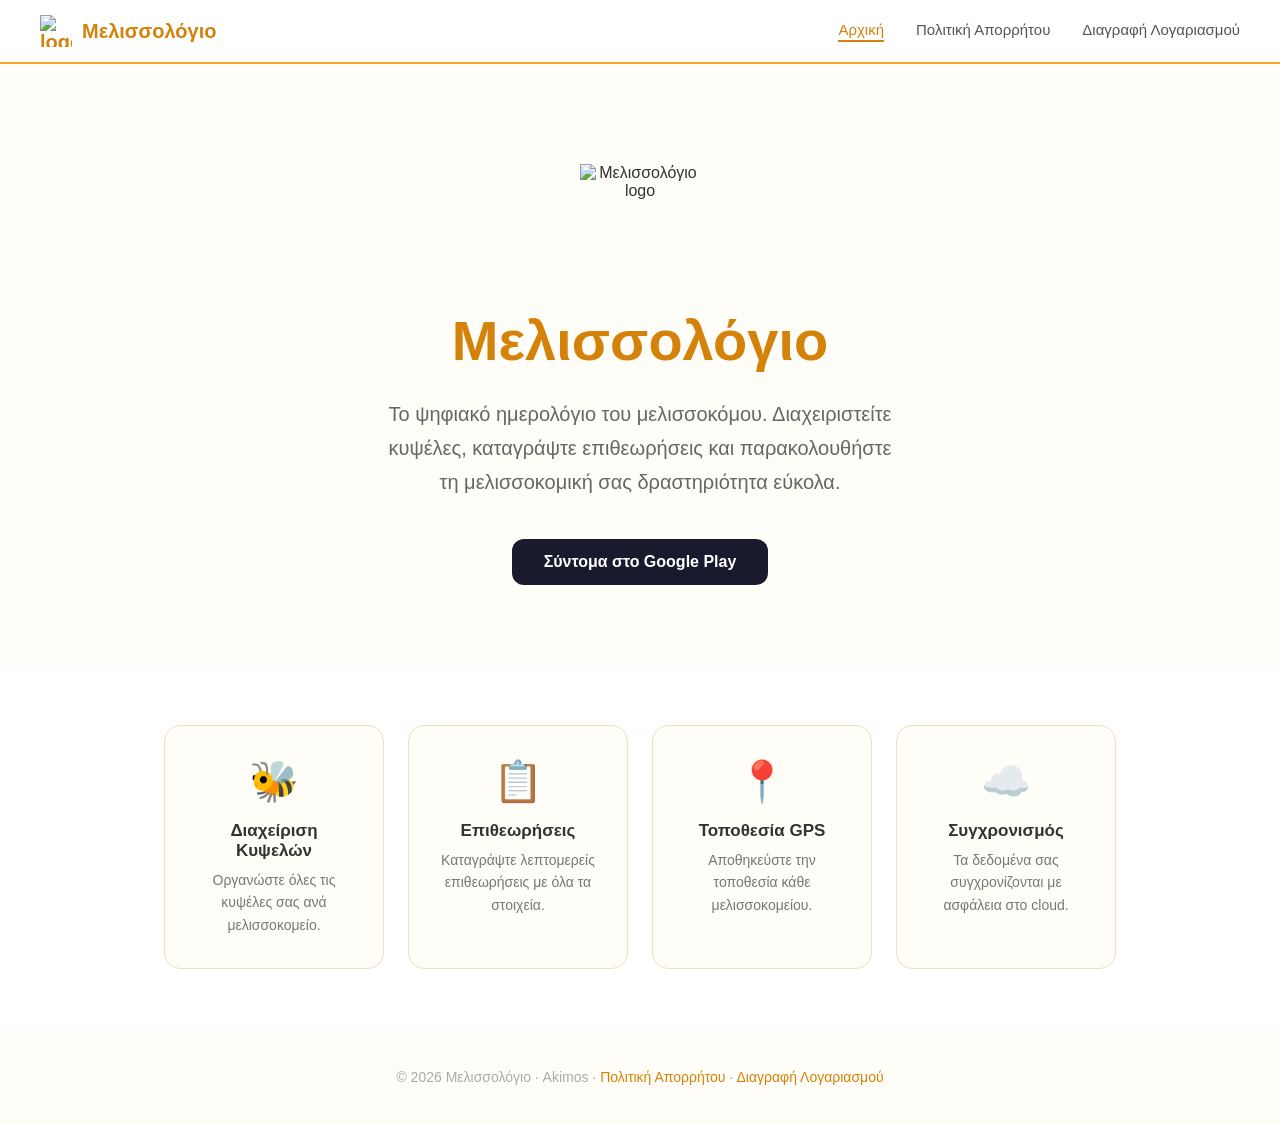
==== index.html @ 0d17d114 "Add landing page and navigation menu" ====
<!DOCTYPE html>
<html lang="el">
<head>
  <meta charset="UTF-8" />
  <meta name="viewport" content="width=device-width, initial-scale=1.0" />
  <title>Μελισσολόγιο</title>
  <style>
    * { margin: 0; padding: 0; box-sizing: border-box; }

    body {
      font-family: -apple-system, BlinkMacSystemFont, "Segoe UI", Roboto, sans-serif;
      color: #333;
      background: #fffdf7;
    }

    /* Nav */
    nav {
      background: #fff;
      border-bottom: 2px solid #f5a623;
      padding: 0 40px;
      display: flex;
      align-items: center;
      justify-content: space-between;
      height: 64px;
      position: sticky;
      top: 0;
      z-index: 100;
    }
    .nav-brand {
      font-size: 20px;
      font-weight: 700;
      color: #d4820a;
      text-decoration: none;
      display: flex;
      align-items: center;
      gap: 10px;
    }
    .nav-brand img { width: 32px; height: 32px; }
    .nav-links { display: flex; gap: 32px; }
    .nav-links a {
      text-decoration: none;
      color: #555;
      font-size: 15px;
      font-weight: 500;
      transition: color 0.2s;
    }
    .nav-links a:hover { color: #d4820a; }
    .nav-links a.active { color: #d4820a; border-bottom: 2px solid #d4820a; padding-bottom: 2px; }

    /* Hero */
    .hero {
      display: flex;
      flex-direction: column;
      align-items: center;
      justify-content: center;
      text-align: center;
      padding: 100px 20px 80px;
      gap: 24px;
    }
    .hero img { width: 120px; height: 120px; }
    .hero h1 { font-size: 56px; font-weight: 800; color: #d4820a; }
    .hero p {
      font-size: 20px;
      color: #666;
      max-width: 520px;
      line-height: 1.7;
    }
    .badge {
      margin-top: 16px;
      background: #1a1a2e;
      color: #fff;
      padding: 14px 32px;
      border-radius: 12px;
      font-size: 16px;
      font-weight: 600;
      text-decoration: none;
      display: inline-block;
    }

    /* Features */
    .features {
      display: flex;
      justify-content: center;
      flex-wrap: wrap;
      gap: 24px;
      padding: 60px 40px;
      background: #fff;
    }
    .feature {
      background: #fffdf7;
      border: 1px solid #f0e0c0;
      border-radius: 16px;
      padding: 32px 28px;
      width: 220px;
      text-align: center;
    }
    .feature .icon { font-size: 40px; margin-bottom: 16px; }
    .feature h3 { font-size: 17px; font-weight: 700; color: #333; margin-bottom: 8px; }
    .feature p { font-size: 14px; color: #777; line-height: 1.6; }

    /* Footer */
    footer {
      text-align: center;
      padding: 40px 20px;
      font-size: 14px;
      color: #aaa;
    }
    footer a { color: #d4820a; text-decoration: none; }
  </style>
</head>
<body>

  <nav>
    <a class="nav-brand" href="index.html">
      <img src="C:\Users\Chris\Downloads\logo.png" alt="logo" />
      Μελισσολόγιο
    </a>
    <div class="nav-links">
      <a href="index.html" class="active">Αρχική</a>
      <a href="privacy-policy.html">Πολιτική Απορρήτου</a>
      <a href="delete-account.html">Διαγραφή Λογαριασμού</a>
    </div>
  </nav>

  <section class="hero">
    <img src="C:\Users\Chris\Downloads\logo.png" alt="Μελισσολόγιο logo" />
    <h1>Μελισσολόγιο</h1>
    <p>Το ψηφιακό ημερολόγιο του μελισσοκόμου. Διαχειριστείτε κυψέλες, καταγράψτε επιθεωρήσεις και παρακολουθήστε τη μελισσοκομική σας δραστηριότητα εύκολα.</p>
    <a class="badge" href="#">Σύντομα στο Google Play</a>
  </section>

  <section class="features">
    <div class="feature">
      <div class="icon">🐝</div>
      <h3>Διαχείριση Κυψελών</h3>
      <p>Οργανώστε όλες τις κυψέλες σας ανά μελισσοκομείο.</p>
    </div>
    <div class="feature">
      <div class="icon">📋</div>
      <h3>Επιθεωρήσεις</h3>
      <p>Καταγράψτε λεπτομερείς επιθεωρήσεις με όλα τα στοιχεία.</p>
    </div>
    <div class="feature">
      <div class="icon">📍</div>
      <h3>Τοποθεσία GPS</h3>
      <p>Αποθηκεύστε την τοποθεσία κάθε μελισσοκομείου.</p>
    </div>
    <div class="feature">
      <div class="icon">☁️</div>
      <h3>Συγχρονισμός</h3>
      <p>Τα δεδομένα σας συγχρονίζονται με ασφάλεια στο cloud.</p>
    </div>
  </section>

  <footer>
    <p>© 2026 Μελισσολόγιο · Akimos ·
      <a href="privacy-policy.html">Πολιτική Απορρήτου</a> ·
      <a href="delete-account.html">Διαγραφή Λογαριασμού</a>
    </p>
  </footer>

</body>
</html>
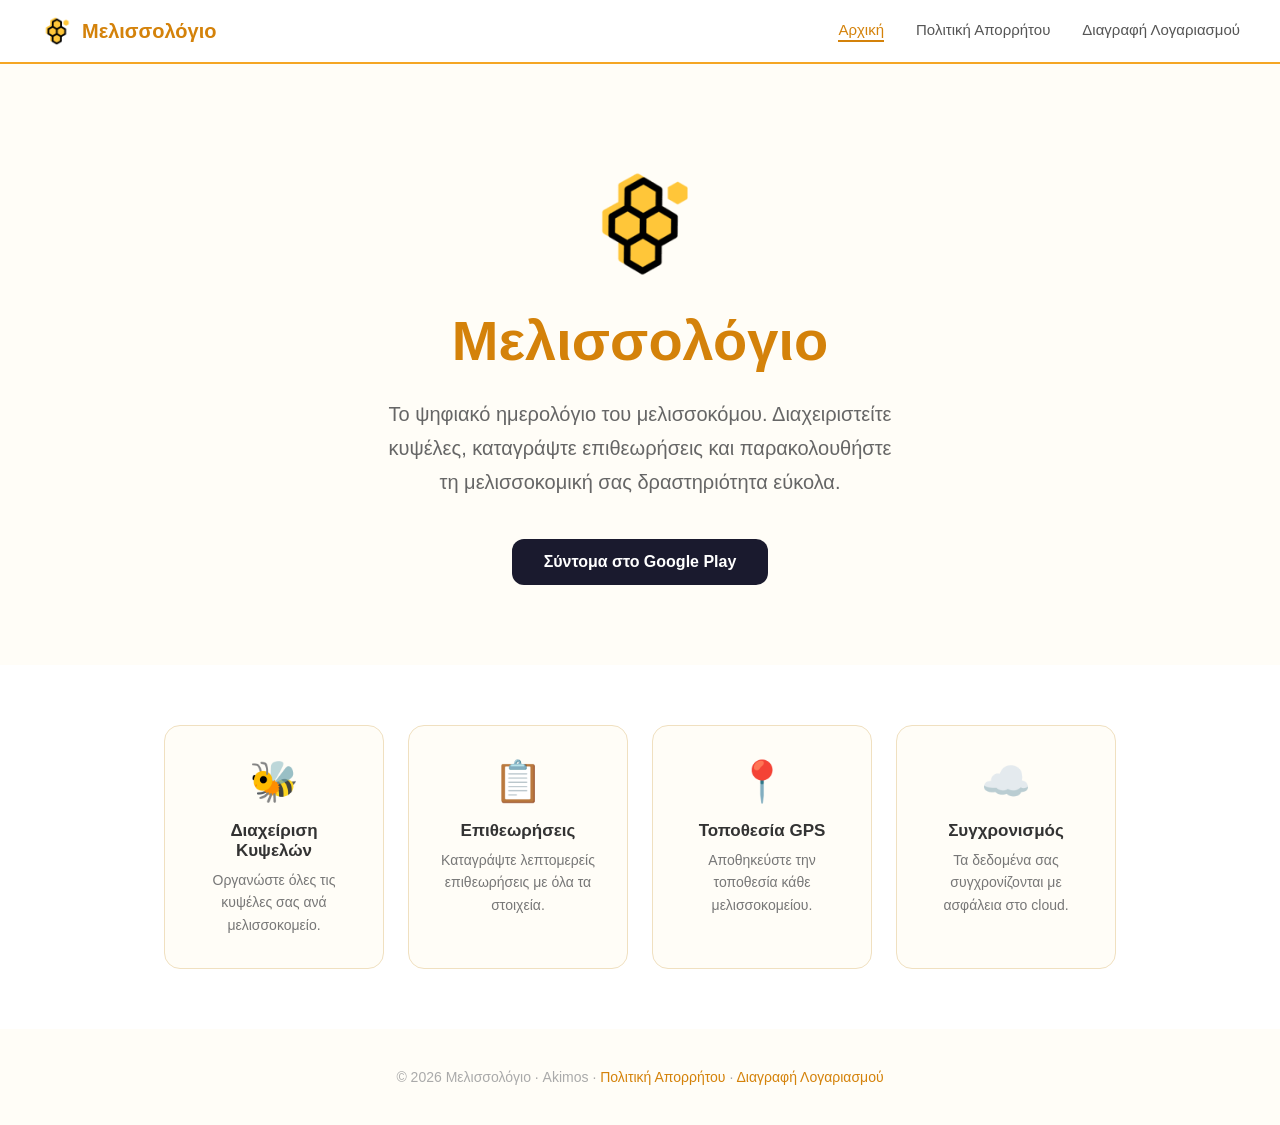
==== commit 31182688: "Fix logo path and navigation menu" ====
--- a/index.html
+++ b/index.html
@@ -112,7 +112,7 @@
 
   <nav>
     <a class="nav-brand" href="index.html">
-      <img src="C:\Users\Chris\Downloads\logo.png" alt="logo" />
+      <img src="logo.png" alt="logo" />
       Μελισσολόγιο
     </a>
     <div class="nav-links">
@@ -123,7 +123,7 @@
   </nav>
 
   <section class="hero">
-    <img src="C:\Users\Chris\Downloads\logo.png" alt="Μελισσολόγιο logo" />
+    <img src="logo.png" alt="Μελισσολόγιο logo" />
     <h1>Μελισσολόγιο</h1>
     <p>Το ψηφιακό ημερολόγιο του μελισσοκόμου. Διαχειριστείτε κυψέλες, καταγράψτε επιθεωρήσεις και παρακολουθήστε τη μελισσοκομική σας δραστηριότητα εύκολα.</p>
     <a class="badge" href="#">Σύντομα στο Google Play</a>
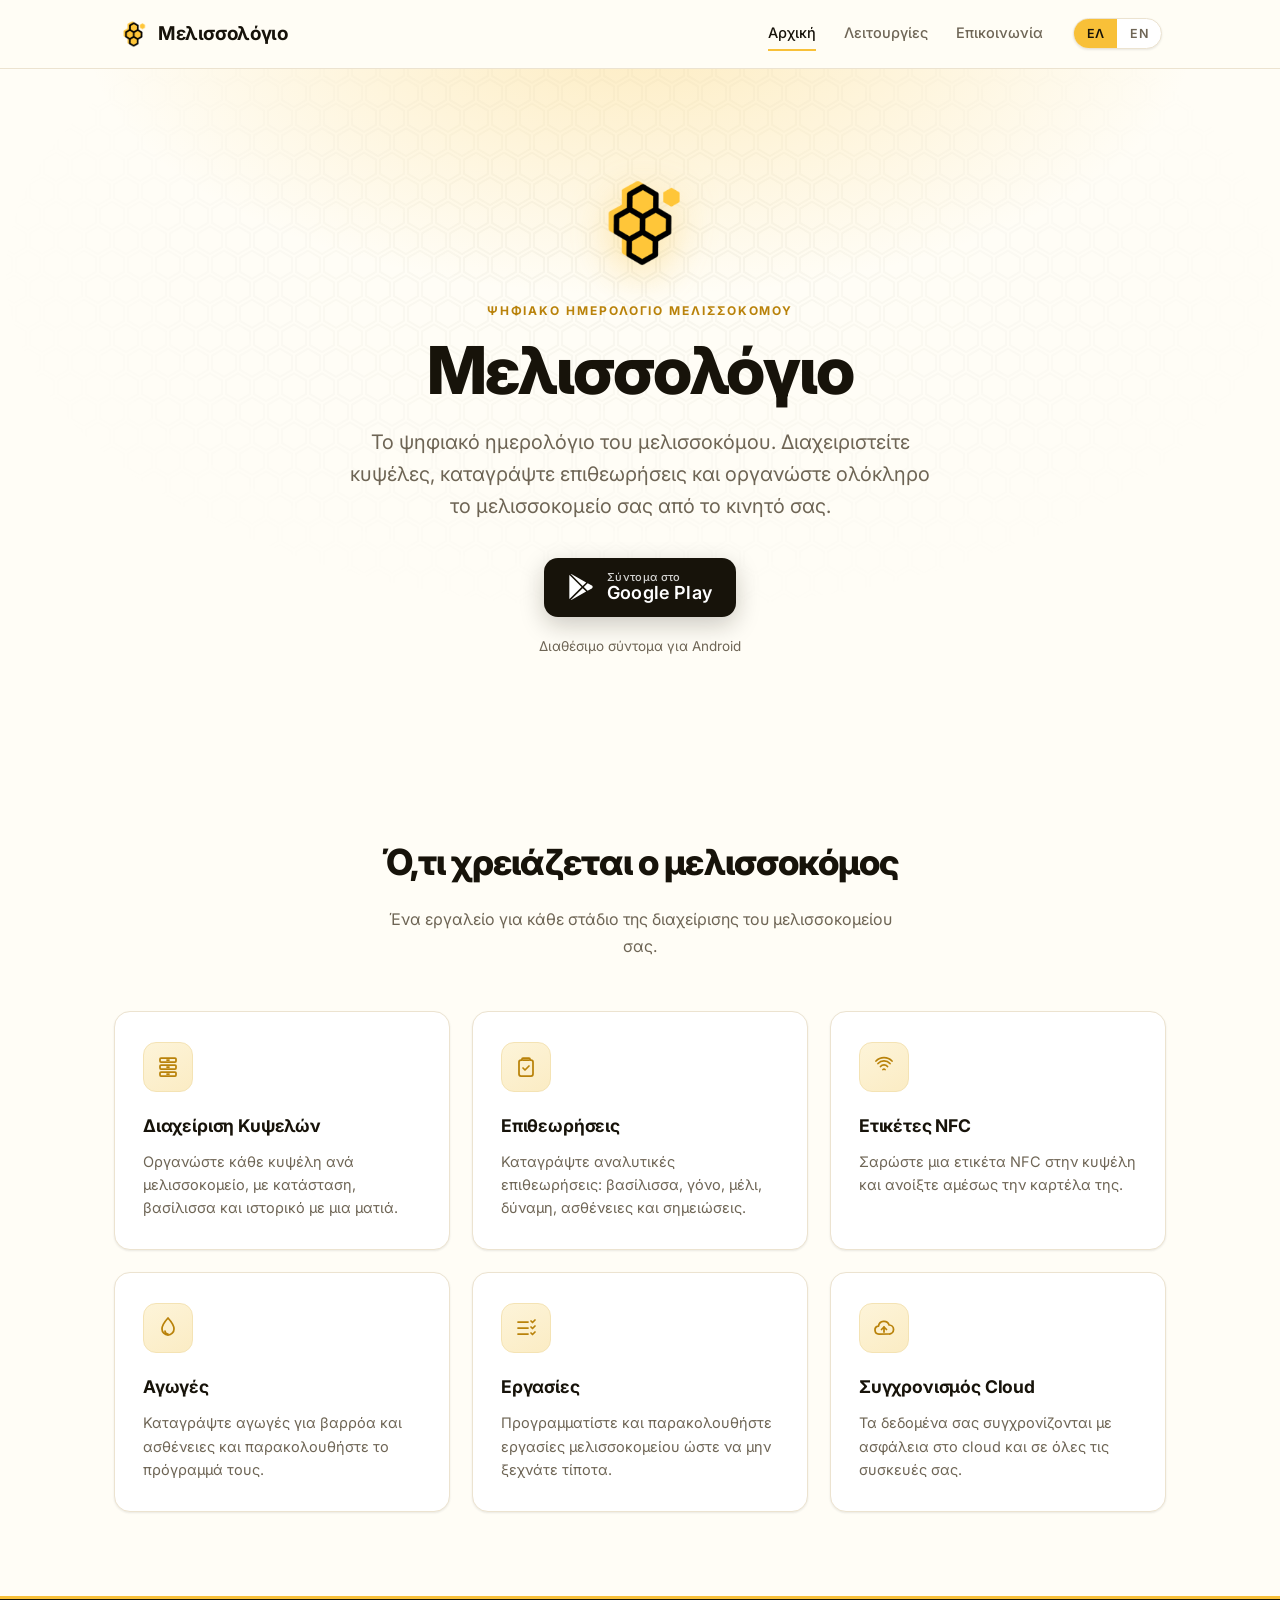
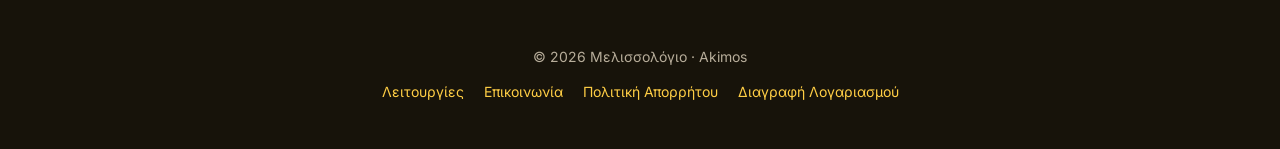
==== commit f5b5c9c3: "docs: add bilingual site with i18n, professional design, and contact form - Palette sourced from log" ====
--- a/index.html
+++ b/index.html
@@ -3,161 +3,123 @@
 <head>
   <meta charset="UTF-8" />
   <meta name="viewport" content="width=device-width, initial-scale=1.0" />
-  <title>Μελισσολόγιο</title>
-  <style>
-    * { margin: 0; padding: 0; box-sizing: border-box; }
-
-    body {
-      font-family: -apple-system, BlinkMacSystemFont, "Segoe UI", Roboto, sans-serif;
-      color: #333;
-      background: #fffdf7;
-    }
-
-    /* Nav */
-    nav {
-      background: #fff;
-      border-bottom: 2px solid #f5a623;
-      padding: 0 40px;
-      display: flex;
-      align-items: center;
-      justify-content: space-between;
-      height: 64px;
-      position: sticky;
-      top: 0;
-      z-index: 100;
-    }
-    .nav-brand {
-      font-size: 20px;
-      font-weight: 700;
-      color: #d4820a;
-      text-decoration: none;
-      display: flex;
-      align-items: center;
-      gap: 10px;
-    }
-    .nav-brand img { width: 32px; height: 32px; }
-    .nav-links { display: flex; gap: 32px; }
-    .nav-links a {
-      text-decoration: none;
-      color: #555;
-      font-size: 15px;
-      font-weight: 500;
-      transition: color 0.2s;
-    }
-    .nav-links a:hover { color: #d4820a; }
-    .nav-links a.active { color: #d4820a; border-bottom: 2px solid #d4820a; padding-bottom: 2px; }
-
-    /* Hero */
-    .hero {
-      display: flex;
-      flex-direction: column;
-      align-items: center;
-      justify-content: center;
-      text-align: center;
-      padding: 100px 20px 80px;
-      gap: 24px;
-    }
-    .hero img { width: 120px; height: 120px; }
-    .hero h1 { font-size: 56px; font-weight: 800; color: #d4820a; }
-    .hero p {
-      font-size: 20px;
-      color: #666;
-      max-width: 520px;
-      line-height: 1.7;
-    }
-    .badge {
-      margin-top: 16px;
-      background: #1a1a2e;
-      color: #fff;
-      padding: 14px 32px;
-      border-radius: 12px;
-      font-size: 16px;
-      font-weight: 600;
-      text-decoration: none;
-      display: inline-block;
-    }
-
-    /* Features */
-    .features {
-      display: flex;
-      justify-content: center;
-      flex-wrap: wrap;
-      gap: 24px;
-      padding: 60px 40px;
-      background: #fff;
-    }
-    .feature {
-      background: #fffdf7;
-      border: 1px solid #f0e0c0;
-      border-radius: 16px;
-      padding: 32px 28px;
-      width: 220px;
-      text-align: center;
-    }
-    .feature .icon { font-size: 40px; margin-bottom: 16px; }
-    .feature h3 { font-size: 17px; font-weight: 700; color: #333; margin-bottom: 8px; }
-    .feature p { font-size: 14px; color: #777; line-height: 1.6; }
-
-    /* Footer */
-    footer {
-      text-align: center;
-      padding: 40px 20px;
-      font-size: 14px;
-      color: #aaa;
-    }
-    footer a { color: #d4820a; text-decoration: none; }
-  </style>
+  <title data-i18n="home.title">Μελισσολόγιο — Ψηφιακό ημερολόγιο μελισσοκόμου</title>
+  <meta name="description" content="Μελισσολόγιο — το ψηφιακό ημερολόγιο του μελισσοκόμου. Διαχείριση κυψελών, επιθεωρήσεις, ετικέτες NFC και συγχρονισμός cloud." />
+  <link rel="icon" href="logo.png" />
+  <link rel="preconnect" href="https://fonts.googleapis.com" />
+  <link rel="preconnect" href="https://fonts.gstatic.com" crossorigin />
+  <link href="https://fonts.googleapis.com/css2?family=Inter:wght@400;500;600;700;800&display=swap" rel="stylesheet" />
+  <link rel="stylesheet" href="styles.css" />
 </head>
 <body>
 
-  <nav>
-    <a class="nav-brand" href="index.html">
-      <img src="logo.png" alt="logo" />
-      Μελισσολόγιο
-    </a>
-    <div class="nav-links">
-      <a href="index.html" class="active">Αρχική</a>
-      <a href="privacy-policy.html">Πολιτική Απορρήτου</a>
-      <a href="delete-account.html">Διαγραφή Λογαριασμού</a>
+  <header class="nav">
+    <div class="nav-inner">
+      <a class="nav-brand" href="index.html">
+        <img src="logo.png" alt="Μελισσολόγιο" />
+        <span data-i18n="nav.brand">Μελισσολόγιο</span>
+      </a>
+      <div class="nav-right">
+        <nav class="nav-links">
+          <a href="index.html" class="active" data-i18n="nav.home">Αρχική</a>
+          <a href="features.html" data-i18n="nav.features">Λειτουργίες</a>
+          <a href="contact.html" data-i18n="nav.contact">Επικοινωνία</a>
+        </nav>
+        <div class="lang-switch" role="group" aria-label="Language">
+          <button class="lang-btn" type="button" data-set-lang="el">ΕΛ</button>
+          <button class="lang-btn" type="button" data-set-lang="en">EN</button>
+        </div>
+        <button class="nav-toggle" type="button" aria-label="Μενού" aria-expanded="false">
+          <span></span><span></span><span></span>
+        </button>
+      </div>
     </div>
-  </nav>
+  </header>
 
   <section class="hero">
-    <img src="logo.png" alt="Μελισσολόγιο logo" />
-    <h1>Μελισσολόγιο</h1>
-    <p>Το ψηφιακό ημερολόγιο του μελισσοκόμου. Διαχειριστείτε κυψέλες, καταγράψτε επιθεωρήσεις και παρακολουθήστε τη μελισσοκομική σας δραστηριότητα εύκολα.</p>
-    <a class="badge" href="#">Σύντομα στο Google Play</a>
-  </section>
-
-  <section class="features">
-    <div class="feature">
-      <div class="icon">🐝</div>
-      <h3>Διαχείριση Κυψελών</h3>
-      <p>Οργανώστε όλες τις κυψέλες σας ανά μελισσοκομείο.</p>
-    </div>
-    <div class="feature">
-      <div class="icon">📋</div>
-      <h3>Επιθεωρήσεις</h3>
-      <p>Καταγράψτε λεπτομερείς επιθεωρήσεις με όλα τα στοιχεία.</p>
-    </div>
-    <div class="feature">
-      <div class="icon">📍</div>
-      <h3>Τοποθεσία GPS</h3>
-      <p>Αποθηκεύστε την τοποθεσία κάθε μελισσοκομείου.</p>
-    </div>
-    <div class="feature">
-      <div class="icon">☁️</div>
-      <h3>Συγχρονισμός</h3>
-      <p>Τα δεδομένα σας συγχρονίζονται με ασφάλεια στο cloud.</p>
+    <div class="hero-inner">
+      <img class="hero-logo" src="logo.png" alt="Μελισσολόγιο logo" />
+      <p class="eyebrow" data-i18n="hero.eyebrow">Ψηφιακό ημερολόγιο μελισσοκόμου</p>
+      <h1 data-i18n="hero.h1">Μελισσολόγιο</h1>
+      <p class="tagline" data-i18n="hero.tagline">Το ψηφιακό ημερολόγιο του μελισσοκόμου. Διαχειριστείτε κυψέλες, καταγράψτε επιθεωρήσεις και οργανώστε ολόκληρο το μελισσοκομείο σας από το κινητό σας.</p>
+      <a class="cta" href="#">
+        <svg class="cta-play" viewBox="0 0 24 24" fill="currentColor" aria-hidden="true"><path d="M22.018 13.298l-3.919 2.218-3.515-3.493 3.543-3.521 3.891 2.202a1.49 1.49 0 0 1 0 2.594zM1.337.924a1.486 1.486 0 0 0-.112.568v21.017c0 .217.045.419.124.6l11.155-11.087L1.337.924zm12.207 10.065l3.258-3.238L3.45.195a1.466 1.466 0 0 0-.946-.179l11.04 10.973zm0 2.067l-11 10.933c.298.036.612-.016.906-.183l13.324-7.54-3.23-3.21z"/></svg>
+        <span class="cta-text">
+          <small data-i18n="hero.ctaSmall">Σύντομα στο</small>
+          <strong data-i18n="hero.ctaStore">Google Play</strong>
+        </span>
+      </a>
+      <p class="hero-note" data-i18n="hero.note">Διαθέσιμο σύντομα για Android</p>
     </div>
   </section>
 
-  <footer>
-    <p>© 2026 Μελισσολόγιο · Akimos ·
-      <a href="privacy-policy.html">Πολιτική Απορρήτου</a> ·
-      <a href="delete-account.html">Διαγραφή Λογαριασμού</a>
-    </p>
+  <section class="section">
+    <div class="section-head">
+      <h2 data-i18n="features.h2">Ό,τι χρειάζεται ο μελισσοκόμος</h2>
+      <p data-i18n="features.sub">Ένα εργαλείο για κάθε στάδιο της διαχείρισης του μελισσοκομείου σας.</p>
+    </div>
+
+    <div class="grid">
+      <article class="card">
+        <div class="card-icon">
+          <svg viewBox="0 0 24 24" fill="none" stroke="currentColor" stroke-width="1.75" stroke-linecap="round" stroke-linejoin="round"><rect x="4" y="3" width="16" height="4" rx="1"/><rect x="4" y="10" width="16" height="4" rx="1"/><rect x="4" y="17" width="16" height="4" rx="1"/><path d="M11 5h2M11 12h2M11 19h2"/></svg>
+        </div>
+        <h3 data-i18n="f.hives.h">Διαχείριση Κυψελών</h3>
+        <p data-i18n="f.hives.p">Οργανώστε κάθε κυψέλη ανά μελισσοκομείο, με κατάσταση, βασίλισσα και ιστορικό με μια ματιά.</p>
+      </article>
+
+      <article class="card">
+        <div class="card-icon">
+          <svg viewBox="0 0 24 24" fill="none" stroke="currentColor" stroke-width="1.75" stroke-linecap="round" stroke-linejoin="round"><path d="M9 3h6a1 1 0 0 1 1 1v1h1a2 2 0 0 1 2 2v12a2 2 0 0 1-2 2H7a2 2 0 0 1-2-2V7a2 2 0 0 1 2-2h1V4a1 1 0 0 1 1-1Z"/><path d="M9 5h6"/><path d="m9 13 2 2 4-4"/></svg>
+        </div>
+        <h3 data-i18n="f.insp.h">Επιθεωρήσεις</h3>
+        <p data-i18n="f.insp.p">Καταγράψτε αναλυτικές επιθεωρήσεις: βασίλισσα, γόνο, μέλι, δύναμη, ασθένειες και σημειώσεις.</p>
+      </article>
+
+      <article class="card">
+        <div class="card-icon">
+          <svg viewBox="0 0 24 24" fill="none" stroke="currentColor" stroke-width="1.75" stroke-linecap="round" stroke-linejoin="round"><path d="M6 8.5a8 8 0 0 1 12 0"/><path d="M8.5 11.5a4.5 4.5 0 0 1 7 0"/><path d="M11 14.5a1.4 1.4 0 0 1 2 0"/><path d="M4 6a11 11 0 0 1 16 0"/></svg>
+        </div>
+        <h3 data-i18n="f.nfc.h">Ετικέτες NFC</h3>
+        <p data-i18n="f.nfc.p">Σαρώστε μια ετικέτα NFC στην κυψέλη και ανοίξτε αμέσως την καρτέλα της.</p>
+      </article>
+
+      <article class="card">
+        <div class="card-icon">
+          <svg viewBox="0 0 24 24" fill="none" stroke="currentColor" stroke-width="1.75" stroke-linecap="round" stroke-linejoin="round"><path d="M12 2s6 6.5 6 11a6 6 0 0 1-12 0c0-4.5 6-11 6-11Z"/><path d="M12 18a3 3 0 0 1-3-3"/></svg>
+        </div>
+        <h3 data-i18n="f.treat.h">Αγωγές</h3>
+        <p data-i18n="f.treat.p">Καταγράψτε αγωγές για βαρρόα και ασθένειες και παρακολουθήστε το πρόγραμμά τους.</p>
+      </article>
+
+      <article class="card">
+        <div class="card-icon">
+          <svg viewBox="0 0 24 24" fill="none" stroke="currentColor" stroke-width="1.75" stroke-linecap="round" stroke-linejoin="round"><path d="M4 6h10M4 12h10M4 18h10"/><path d="m17 5 1.5 1.5L21 4"/><path d="m17 11 1.5 1.5L21 10"/><path d="m17 17 1.5 1.5L21 16"/></svg>
+        </div>
+        <h3 data-i18n="f.tasks.h">Εργασίες</h3>
+        <p data-i18n="f.tasks.p">Προγραμματίστε και παρακολουθήστε εργασίες μελισσοκομείου ώστε να μην ξεχνάτε τίποτα.</p>
+      </article>
+
+      <article class="card">
+        <div class="card-icon">
+          <svg viewBox="0 0 24 24" fill="none" stroke="currentColor" stroke-width="1.75" stroke-linecap="round" stroke-linejoin="round"><path d="M7 18a4 4 0 0 1-.5-7.97 5.5 5.5 0 0 1 10.6-1.03A3.75 3.75 0 0 1 17 18H7Z"/><path d="M12 11v5"/><path d="m9.5 13.5 2.5-2.5 2.5 2.5"/></svg>
+        </div>
+        <h3 data-i18n="f.sync.h">Συγχρονισμός Cloud</h3>
+        <p data-i18n="f.sync.p">Τα δεδομένα σας συγχρονίζονται με ασφάλεια στο cloud και σε όλες τις συσκευές σας.</p>
+      </article>
+    </div>
+  </section>
+
+  <footer class="footer">
+    <p data-i18n="footer.copy">© 2026 Μελισσολόγιο · Akimos</p>
+    <div class="footer-links">
+      <a href="features.html" data-i18n="nav.features">Λειτουργίες</a>
+      <a href="contact.html" data-i18n="nav.contact">Επικοινωνία</a>
+      <a href="privacy-policy.html" data-i18n="nav.privacy">Πολιτική Απορρήτου</a>
+      <a href="delete-account.html" data-i18n="nav.delete">Διαγραφή Λογαριασμού</a>
+    </div>
   </footer>
 
+  <script src="i18n.js"></script>
 </body>
 </html>
--- a/styles.css
+++ b/styles.css
@@ -0,0 +1,503 @@
+/* ==========================================================================
+   Melissologio — shared design system
+   Palette derived from the logo: honeycomb gold (#F8C038) + warm near-black
+   outline (#17130A). A duotone, high-contrast, modern look.
+   ========================================================================== */
+
+:root {
+  /* Brand — straight from the logo */
+  --gold:        #f8c038;   /* honeycomb fill */
+  --gold-bright: #ffce45;
+  --amber:       #b9820a;   /* deep amber — accessible gold for text/links on white */
+  --gold-tint:   #fdf4d9;   /* pale honey wash */
+  --gold-soft:   #f4e3b4;   /* warm borders */
+
+  --ink:         #17130a;   /* logo outline — primary text / dark surfaces */
+  --ink-soft:    #3a3324;
+  --muted:       #6e6555;   /* warm grey */
+
+  --cream:       #fffdf6;   /* page background */
+  --surface:     #ffffff;
+  --line:        #ece3d0;   /* hairlines */
+
+  /* Type */
+  --font: "Inter", -apple-system, BlinkMacSystemFont, "Segoe UI", Roboto,
+          "Helvetica Neue", Arial, sans-serif;
+
+  /* Shape & depth */
+  --radius:    16px;
+  --radius-sm: 12px;
+  --shadow-sm: 0 1px 2px rgba(23, 19, 10, 0.05), 0 1px 3px rgba(23, 19, 10, 0.04);
+  --shadow:    0 2px 4px rgba(23, 19, 10, 0.04), 0 12px 32px rgba(23, 19, 10, 0.08);
+  --shadow-cta: 0 8px 24px rgba(23, 19, 10, 0.22);
+
+  --maxw: 1100px;
+}
+
+* { margin: 0; padding: 0; box-sizing: border-box; }
+
+html { scroll-behavior: smooth; }
+
+body {
+  font-family: var(--font);
+  color: var(--ink);
+  background: var(--cream);
+  line-height: 1.65;
+  -webkit-font-smoothing: antialiased;
+  text-rendering: optimizeLegibility;
+}
+
+img { display: block; }
+
+a { color: var(--amber); text-decoration: none; }
+a:hover { text-decoration: underline; }
+
+/* English hidden until JS decides the language (prevents flash). */
+[data-lang="en"] { display: none; }
+
+/* --------------------------------------------------------------------------
+   Navigation
+   -------------------------------------------------------------------------- */
+.nav {
+  background: rgba(255, 253, 246, 0.82);
+  backdrop-filter: saturate(1.4) blur(10px);
+  border-bottom: 1px solid var(--line);
+  position: sticky;
+  top: 0;
+  z-index: 100;
+}
+.nav-inner {
+  max-width: var(--maxw);
+  margin: 0 auto;
+  padding: 0 28px;
+  height: 68px;
+  display: flex;
+  align-items: center;
+  justify-content: space-between;
+  gap: 20px;
+}
+.nav-brand {
+  font-size: 19px;
+  font-weight: 700;
+  letter-spacing: -0.02em;
+  color: var(--ink);
+  display: flex;
+  align-items: center;
+  gap: 10px;
+}
+.nav-brand:hover { text-decoration: none; }
+.nav-brand img { width: 30px; height: 30px; }
+
+.nav-right { display: flex; align-items: center; gap: 30px; }
+.nav-links { display: flex; gap: 28px; }
+.nav-links a {
+  color: var(--muted);
+  font-size: 14.5px;
+  font-weight: 500;
+  padding: 4px 0;
+  border-bottom: 2px solid transparent;
+  transition: color 0.15s ease, border-color 0.15s ease;
+}
+.nav-links a:hover { color: var(--ink); text-decoration: none; }
+.nav-links a.active { color: var(--ink); border-bottom-color: var(--gold); }
+
+/* Language switch */
+.lang-switch {
+  display: inline-flex;
+  border: 1px solid var(--line);
+  border-radius: 999px;
+  overflow: hidden;
+  background: var(--surface);
+  box-shadow: var(--shadow-sm);
+}
+.lang-btn {
+  font-family: inherit;
+  font-size: 12.5px;
+  font-weight: 600;
+  letter-spacing: 0.03em;
+  color: var(--muted);
+  background: transparent;
+  border: none;
+  padding: 7px 13px;
+  cursor: pointer;
+  transition: background 0.15s ease, color 0.15s ease;
+}
+.lang-btn:hover { color: var(--ink); }
+.lang-btn.active { background: var(--gold); color: var(--ink); }
+
+/* Hamburger (mobile only) */
+.nav-toggle {
+  display: none;
+  width: 40px;
+  height: 40px;
+  padding: 0;
+  flex-direction: column;
+  align-items: center;
+  justify-content: center;
+  gap: 4px;
+  border: 1px solid var(--line);
+  border-radius: 10px;
+  background: var(--surface);
+  box-shadow: var(--shadow-sm);
+  cursor: pointer;
+}
+.nav-toggle span {
+  display: block;
+  width: 18px;
+  height: 2px;
+  border-radius: 2px;
+  background: var(--ink);
+  transition: transform 0.2s ease, opacity 0.2s ease;
+}
+.nav-toggle[aria-expanded="true"] span:nth-child(1) { transform: translateY(6px) rotate(45deg); }
+.nav-toggle[aria-expanded="true"] span:nth-child(2) { opacity: 0; }
+.nav-toggle[aria-expanded="true"] span:nth-child(3) { transform: translateY(-6px) rotate(-45deg); }
+
+/* --------------------------------------------------------------------------
+   Hero
+   -------------------------------------------------------------------------- */
+.hero {
+  position: relative;
+  overflow: hidden;
+  text-align: center;
+  padding: 104px 24px 92px;
+  background:
+    radial-gradient(64% 58% at 50% -6%, rgba(248, 192, 56, 0.28) 0%, rgba(248, 192, 56, 0) 68%),
+    var(--cream);
+}
+/* Subtle honeycomb texture */
+.hero::before {
+  content: "";
+  position: absolute;
+  inset: 0;
+  background-image: url("data:image/svg+xml,%3Csvg xmlns='http://www.w3.org/2000/svg' width='28' height='49' viewBox='0 0 28 49'%3E%3Cg fill='%2317130a' fill-opacity='0.035' fill-rule='evenodd'%3E%3Cpath d='M13.99 9.25l13 7.5v15l-13 7.5L1 31.75v-15l12.99-7.5zM3 17.9v12.7l10.99 6.34 11-6.35V17.9l-11-6.34L3 17.9zM0 15l12.98-7.5V0h-2v6.35L0 12.69v2.3zm0 18.5L12.98 41v8h-2v-6.85L0 35.81v-2.3zM15 0v7.5L27.99 15H28v-2.31h-.01L17 6.35V0h-2zm0 49v-8l12.99-7.5H28v2.31h-.01L17 42.15V49h-2z'/%3E%3C/g%3E%3C/svg%3E");
+  -webkit-mask-image: radial-gradient(70% 70% at 50% 30%, #000 0%, transparent 75%);
+  mask-image: radial-gradient(70% 70% at 50% 30%, #000 0%, transparent 75%);
+  pointer-events: none;
+}
+.hero-inner { position: relative; z-index: 1; }
+.hero-logo {
+  width: 100px;
+  height: 100px;
+  margin: 0 auto 28px;
+  filter: drop-shadow(0 12px 22px rgba(248, 192, 56, 0.4));
+}
+.eyebrow {
+  font-size: 12px;
+  font-weight: 700;
+  letter-spacing: 0.16em;
+  text-transform: uppercase;
+  color: var(--amber);
+  margin-bottom: 16px;
+}
+.hero h1 {
+  font-size: clamp(44px, 6.4vw, 66px);
+  font-weight: 800;
+  letter-spacing: -0.03em;
+  line-height: 1.02;
+  color: var(--ink);
+}
+.hero .tagline {
+  margin: 22px auto 0;
+  font-size: clamp(17px, 2.4vw, 20px);
+  color: var(--muted);
+  max-width: 580px;
+  line-height: 1.6;
+}
+
+/* Store badge (styled like a store button; app not yet live) */
+.cta {
+  display: inline-flex;
+  align-items: center;
+  gap: 13px;
+  margin-top: 36px;
+  background: var(--ink);
+  color: #fff;
+  padding: 13px 24px;
+  border-radius: 14px;
+  box-shadow: var(--shadow-cta);
+  transition: transform 0.15s ease, box-shadow 0.15s ease;
+}
+.cta:hover {
+  text-decoration: none;
+  transform: translateY(-2px);
+  box-shadow: 0 12px 30px rgba(23, 19, 10, 0.3);
+}
+.cta-play { width: 26px; height: 26px; flex-shrink: 0; }
+.cta-text { display: flex; flex-direction: column; line-height: 1.12; text-align: left; }
+.cta-text small { font-size: 11px; font-weight: 500; letter-spacing: 0.03em; opacity: 0.82; }
+.cta-text strong { font-size: 18px; font-weight: 600; letter-spacing: 0.01em; }
+
+.hero-note {
+  margin-top: 18px;
+  font-size: 13.5px;
+  color: var(--muted);
+}
+
+/* --------------------------------------------------------------------------
+   Sections & features
+   -------------------------------------------------------------------------- */
+.section {
+  max-width: var(--maxw);
+  margin: 0 auto;
+  padding: 84px 24px;
+}
+.section-head { text-align: center; margin-bottom: 52px; }
+.section-head h2 {
+  font-size: clamp(28px, 3.6vw, 36px);
+  font-weight: 800;
+  letter-spacing: -0.025em;
+  color: var(--ink);
+}
+.section-head p {
+  margin: 14px auto 0;
+  color: var(--muted);
+  max-width: 540px;
+  font-size: 16px;
+}
+
+.grid {
+  display: grid;
+  grid-template-columns: repeat(auto-fit, minmax(258px, 1fr));
+  gap: 22px;
+}
+.card {
+  position: relative;
+  background: var(--surface);
+  border: 1px solid var(--line);
+  border-radius: var(--radius);
+  padding: 30px 28px;
+  box-shadow: var(--shadow-sm);
+  transition: transform 0.18s ease, box-shadow 0.18s ease, border-color 0.18s ease;
+}
+.card:hover {
+  transform: translateY(-4px);
+  box-shadow: var(--shadow);
+  border-color: var(--gold-soft);
+}
+.card-icon {
+  width: 50px;
+  height: 50px;
+  border-radius: 13px;
+  background: linear-gradient(150deg, var(--gold-tint), #fbecc4);
+  border: 1px solid var(--gold-soft);
+  color: var(--amber);
+  display: flex;
+  align-items: center;
+  justify-content: center;
+  margin-bottom: 20px;
+}
+.card-icon svg { width: 24px; height: 24px; }
+.card h3 {
+  font-size: 17.5px;
+  font-weight: 700;
+  letter-spacing: -0.01em;
+  color: var(--ink);
+  margin-bottom: 9px;
+}
+.card p { font-size: 14.5px; color: var(--muted); line-height: 1.6; }
+
+/* --------------------------------------------------------------------------
+   Content pages (privacy, delete account)
+   -------------------------------------------------------------------------- */
+.page-header {
+  position: relative;
+  overflow: hidden;
+  background:
+    radial-gradient(80% 100% at 50% -10%, rgba(248, 192, 56, 0.22) 0%, rgba(248, 192, 56, 0) 70%),
+    var(--cream);
+  border-bottom: 1px solid var(--line);
+  padding: 62px 24px 44px;
+  text-align: center;
+}
+.page-header h1 {
+  font-size: clamp(32px, 4.6vw, 42px);
+  font-weight: 800;
+  letter-spacing: -0.025em;
+  color: var(--ink);
+}
+.page-header .subtitle { margin-top: 12px; color: var(--muted); font-size: 15px; }
+
+.content {
+  max-width: 760px;
+  margin: 0 auto;
+  padding: 52px 24px 80px;
+  color: var(--ink);
+}
+.content h2 {
+  font-size: 20px;
+  font-weight: 700;
+  color: var(--ink);
+  letter-spacing: -0.01em;
+  margin: 2.3em 0 0.6em;
+}
+.content h2:first-child { margin-top: 0; }
+.content p { margin: 0 0 1em; color: var(--ink-soft); }
+.content ul { margin: 0 0 1em 1.2em; }
+.content li { margin: 0.45em 0; color: var(--ink-soft); }
+.content strong { color: var(--ink); }
+
+.meta-card {
+  background: var(--gold-tint);
+  border: 1px solid var(--gold-soft);
+  border-radius: var(--radius-sm);
+  padding: 18px 22px;
+  font-size: 14.5px;
+  color: var(--ink-soft);
+  margin-bottom: 30px;
+}
+.meta-card strong { color: var(--amber); }
+
+.callout {
+  background: var(--surface);
+  border: 1px solid var(--line);
+  border-left: 4px solid var(--gold);
+  border-radius: var(--radius-sm);
+  padding: 22px 24px;
+  margin: 28px 0;
+  box-shadow: var(--shadow-sm);
+}
+
+/* --------------------------------------------------------------------------
+   Section outro (e.g. features page)
+   -------------------------------------------------------------------------- */
+.section-outro {
+  text-align: center;
+  margin-top: 48px;
+  color: var(--muted);
+  font-size: 15.5px;
+}
+
+/* --------------------------------------------------------------------------
+   Forms (contact page)
+   -------------------------------------------------------------------------- */
+.form {
+  max-width: 640px;
+  margin: 0 auto;
+}
+.form-intro {
+  color: var(--muted);
+  font-size: 16px;
+  margin-bottom: 28px;
+  line-height: 1.6;
+}
+.field { margin-bottom: 20px; }
+.field-row { display: flex; gap: 16px; }
+.field-row .field { flex: 1; }
+.field label {
+  display: block;
+  font-size: 14px;
+  font-weight: 600;
+  color: var(--ink);
+  margin-bottom: 7px;
+}
+.field input,
+.field select,
+.field textarea {
+  width: 100%;
+  padding: 12px 14px;
+  font-family: inherit;
+  font-size: 15px;
+  color: var(--ink);
+  background: var(--surface);
+  border: 1px solid var(--line);
+  border-radius: 10px;
+  transition: border-color 0.15s ease, box-shadow 0.15s ease;
+}
+.field input:focus,
+.field select:focus,
+.field textarea:focus {
+  outline: none;
+  border-color: var(--gold);
+  box-shadow: 0 0 0 3px rgba(248, 192, 56, 0.22);
+}
+.field textarea { min-height: 160px; resize: vertical; line-height: 1.55; }
+
+.btn-primary {
+  display: inline-flex;
+  align-items: center;
+  gap: 9px;
+  background: var(--ink);
+  color: #fff;
+  border: none;
+  font-family: inherit;
+  font-size: 15.5px;
+  font-weight: 600;
+  padding: 13px 26px;
+  border-radius: 12px;
+  cursor: pointer;
+  box-shadow: var(--shadow-cta);
+  transition: transform 0.15s ease, box-shadow 0.15s ease;
+}
+.btn-primary:hover { transform: translateY(-2px); box-shadow: 0 12px 30px rgba(23, 19, 10, 0.3); }
+.btn-primary svg { width: 18px; height: 18px; }
+
+.form-note { margin-top: 14px; font-size: 13.5px; color: var(--muted); }
+.form-alt {
+  margin-top: 32px;
+  padding-top: 24px;
+  border-top: 1px solid var(--line);
+  font-size: 15px;
+  color: var(--muted);
+}
+.form-alt a { font-weight: 600; }
+
+@media (max-width: 560px) {
+  .field-row { flex-direction: column; gap: 0; }
+}
+
+/* --------------------------------------------------------------------------
+   Footer
+   -------------------------------------------------------------------------- */
+.footer {
+  background: var(--ink);
+  color: #b7ad9a;
+  text-align: center;
+  padding: 46px 24px;
+  font-size: 14px;
+  border-top: 3px solid var(--gold);
+}
+.footer a { color: var(--gold-bright); }
+.footer-links {
+  margin-top: 12px;
+  display: flex;
+  gap: 20px;
+  justify-content: center;
+  flex-wrap: wrap;
+}
+
+/* --------------------------------------------------------------------------
+   Responsive
+   -------------------------------------------------------------------------- */
+@media (max-width: 640px) {
+  .nav-inner { height: 62px; padding: 0 16px; }
+  .nav-right { gap: 10px; }
+  .nav-toggle { display: flex; }
+
+  /* Links collapse into a dropdown panel below the bar */
+  .nav-links {
+    position: absolute;
+    top: 100%;
+    left: 0;
+    right: 0;
+    flex-direction: column;
+    gap: 0;
+    background: var(--surface);
+    border-bottom: 1px solid var(--line);
+    box-shadow: var(--shadow);
+    padding: 6px 16px 12px;
+    display: none;
+  }
+  .nav-links.open { display: flex; }
+  .nav-links a {
+    font-size: 15px;
+    padding: 13px 2px;
+    border-bottom: none;
+    border-top: 1px solid var(--line);
+  }
+  .nav-links a:first-child { border-top: none; }
+  .nav-links a.active { color: var(--amber); font-weight: 600; }
+
+  .hero { padding: 72px 20px 64px; }
+  .section { padding: 60px 20px; }
+}
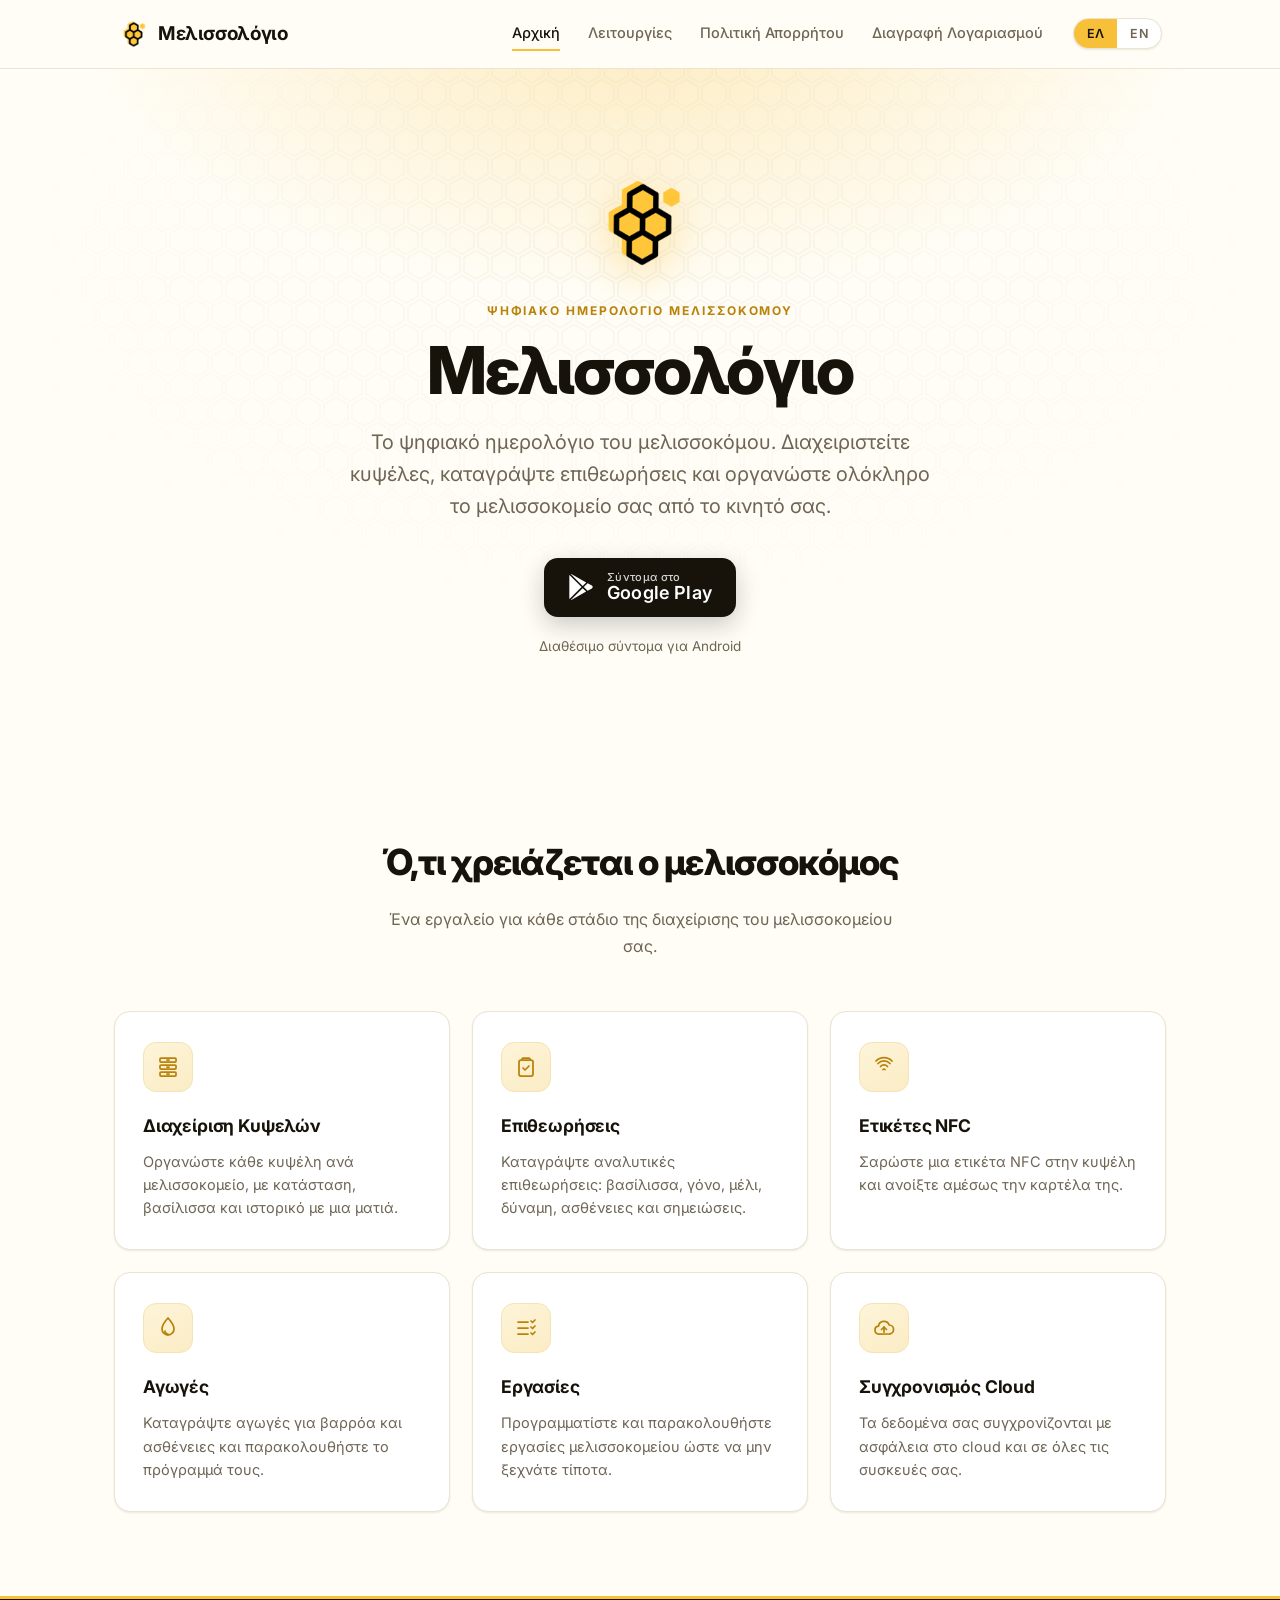
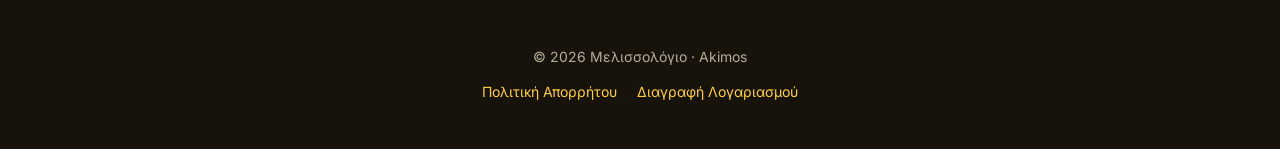
==== commit 3acc858d: "refactor: remove contact page, move legal links to top nav - Delete contact.html page - Move Privacy" ====
--- a/index.html
+++ b/index.html
@@ -23,7 +23,8 @@
         <nav class="nav-links">
           <a href="index.html" class="active" data-i18n="nav.home">Αρχική</a>
           <a href="features.html" data-i18n="nav.features">Λειτουργίες</a>
-          <a href="contact.html" data-i18n="nav.contact">Επικοινωνία</a>
+          <a href="privacy-policy.html" data-i18n="nav.privacy">Πολιτική Απορρήτου</a>
+          <a href="delete-account.html" data-i18n="nav.delete">Διαγραφή Λογαριασμού</a>
         </nav>
         <div class="lang-switch" role="group" aria-label="Language">
           <button class="lang-btn" type="button" data-set-lang="el">ΕΛ</button>
@@ -113,8 +114,6 @@
   <footer class="footer">
     <p data-i18n="footer.copy">© 2026 Μελισσολόγιο · Akimos</p>
     <div class="footer-links">
-      <a href="features.html" data-i18n="nav.features">Λειτουργίες</a>
-      <a href="contact.html" data-i18n="nav.contact">Επικοινωνία</a>
       <a href="privacy-policy.html" data-i18n="nav.privacy">Πολιτική Απορρήτου</a>
       <a href="delete-account.html" data-i18n="nav.delete">Διαγραφή Λογαριασμού</a>
     </div>
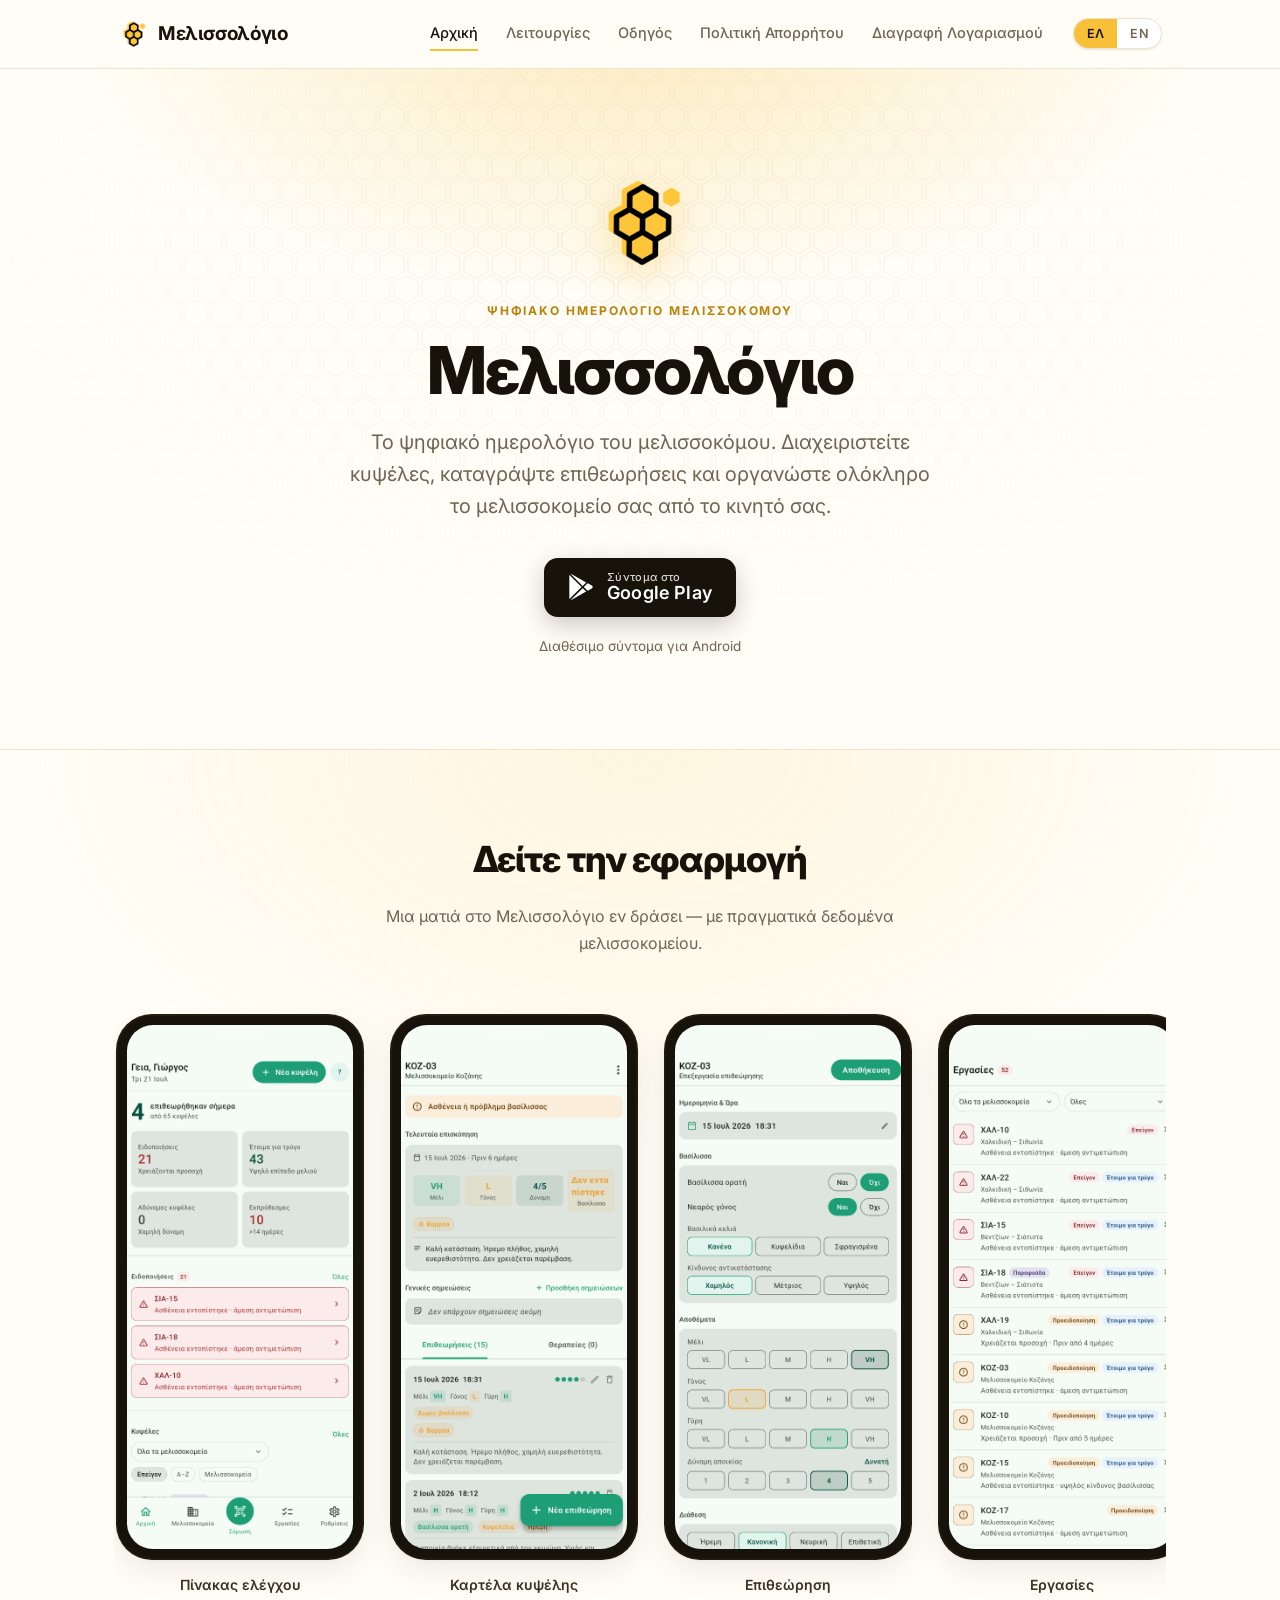
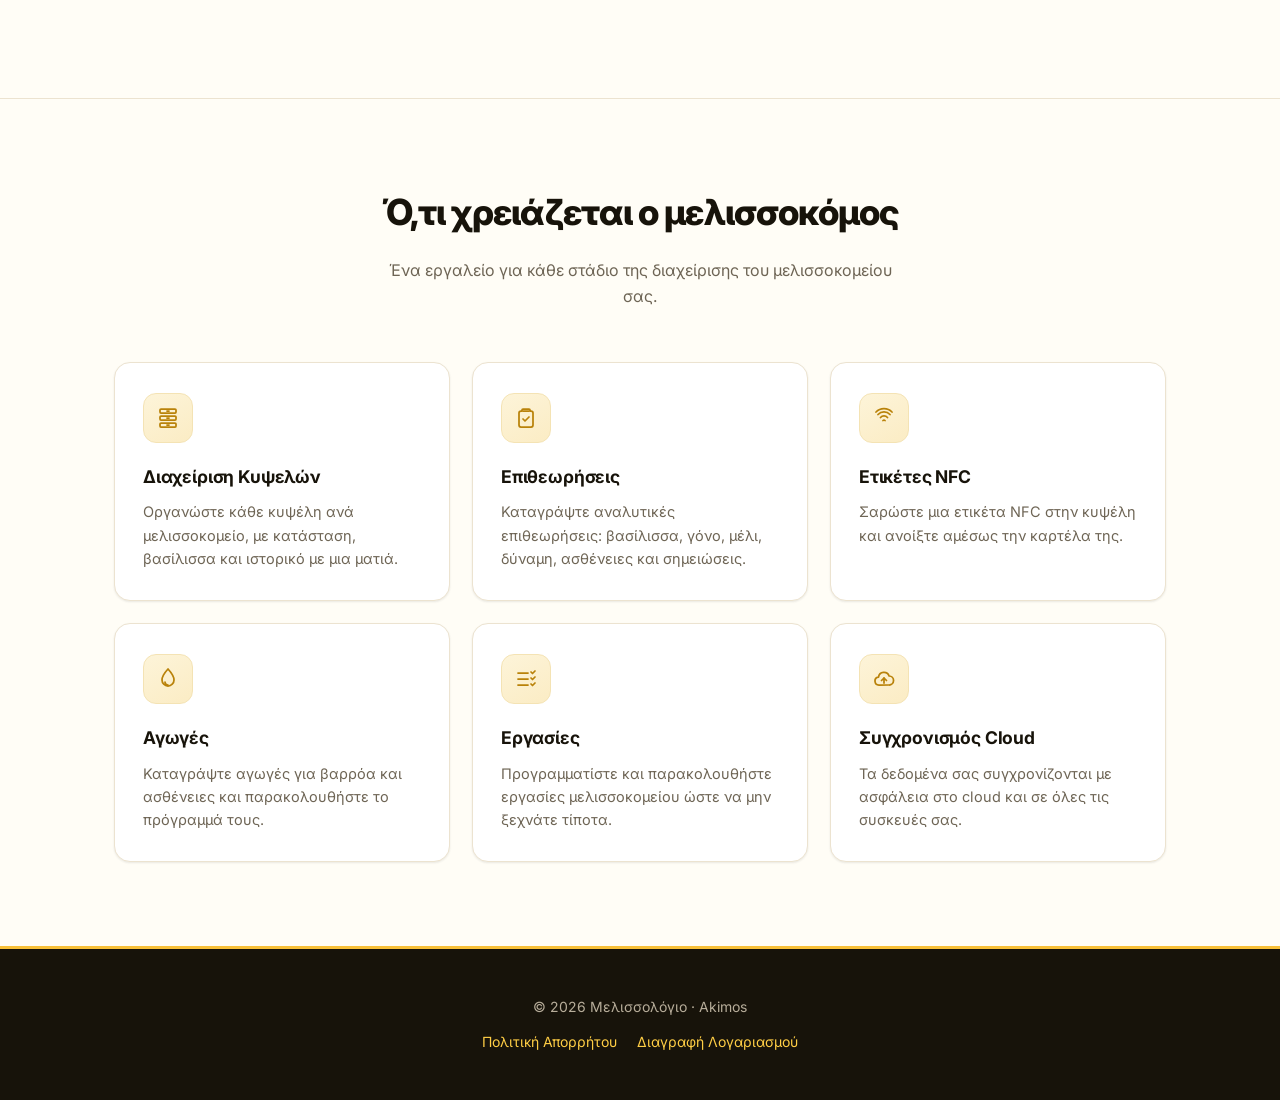
==== commit a321e62b: "feat: add usage guide page and app screenshots - New Greek guide.html: 5-step walkthrough with phone" ====
--- a/index.html
+++ b/index.html
@@ -23,6 +23,7 @@
         <nav class="nav-links">
           <a href="index.html" class="active" data-i18n="nav.home">Αρχική</a>
           <a href="features.html" data-i18n="nav.features">Λειτουργίες</a>
+          <a href="guide.html" data-i18n="nav.guide">Οδηγός</a>
           <a href="privacy-policy.html" data-i18n="nav.privacy">Πολιτική Απορρήτου</a>
           <a href="delete-account.html" data-i18n="nav.delete">Διαγραφή Λογαριασμού</a>
         </nav>
@@ -51,6 +52,37 @@
         </span>
       </a>
       <p class="hero-note" data-i18n="hero.note">Διαθέσιμο σύντομα για Android</p>
+    </div>
+  </section>
+
+  <section class="shots">
+    <div class="shots-inner">
+      <div class="section-head">
+        <h2 data-i18n="shots.h2">Δείτε την εφαρμογή</h2>
+        <p data-i18n="shots.sub">Μια ματιά στο Μελισσολόγιο εν δράσει — με πραγματικά δεδομένα μελισσοκομείου.</p>
+      </div>
+      <div class="shots-scroll">
+        <figure class="device">
+          <div class="device-frame"><img src="screenshots/01_dashboard.png" alt="Πίνακας ελέγχου" loading="lazy" /></div>
+          <figcaption class="device-cap" data-i18n="shots.cap.dash">Πίνακας ελέγχου</figcaption>
+        </figure>
+        <figure class="device">
+          <div class="device-frame"><img src="screenshots/02_hive_detail.png" alt="Καρτέλα κυψέλης" loading="lazy" /></div>
+          <figcaption class="device-cap" data-i18n="shots.cap.hive">Καρτέλα κυψέλης</figcaption>
+        </figure>
+        <figure class="device">
+          <div class="device-frame"><img src="screenshots/03_inspection_form.png" alt="Επιθεώρηση" loading="lazy" /></div>
+          <figcaption class="device-cap" data-i18n="shots.cap.insp">Επιθεώρηση</figcaption>
+        </figure>
+        <figure class="device">
+          <div class="device-frame"><img src="screenshots/04_tasks.png" alt="Εργασίες" loading="lazy" /></div>
+          <figcaption class="device-cap" data-i18n="shots.cap.tasks">Εργασίες</figcaption>
+        </figure>
+        <figure class="device">
+          <div class="device-frame"><img src="screenshots/05_apiary_detail.png" alt="Μελισσοκομείο" loading="lazy" /></div>
+          <figcaption class="device-cap" data-i18n="shots.cap.apiary">Μελισσοκομείο</figcaption>
+        </figure>
+      </div>
     </div>
   </section>
 
--- a/styles.css
+++ b/styles.css
@@ -369,81 +369,106 @@
 }
 
 /* --------------------------------------------------------------------------
-   Forms (contact page)
-   -------------------------------------------------------------------------- */
-.form {
-  max-width: 640px;
-  margin: 0 auto;
-}
-.form-intro {
-  color: var(--muted);
-  font-size: 16px;
-  margin-bottom: 28px;
-  line-height: 1.6;
-}
-.field { margin-bottom: 20px; }
-.field-row { display: flex; gap: 16px; }
-.field-row .field { flex: 1; }
-.field label {
-  display: block;
-  font-size: 14px;
-  font-weight: 600;
-  color: var(--ink);
-  margin-bottom: 7px;
-}
-.field input,
-.field select,
-.field textarea {
+   Phone-frame screenshot showcase (self-contained — no external assets).
+   Frame aspect ratio matches the capture device (1080 × 2400).
+   -------------------------------------------------------------------------- */
+.device-frame {
+  position: relative;
+  aspect-ratio: 1080 / 2400;
+  background: var(--ink);
+  border-radius: 34px;
+  padding: 9px;
+  box-shadow: var(--shadow), 0 0 0 2px #241d10;
+}
+.device-frame::before {
+  content: "";
+  position: absolute;
+  top: 13px;
+  left: 50%;
+  transform: translateX(-50%);
+  width: 52px;
+  height: 5px;
+  border-radius: 3px;
+  background: rgba(255, 255, 255, 0.22);
+  z-index: 2;
+}
+.device-frame img {
   width: 100%;
-  padding: 12px 14px;
-  font-family: inherit;
+  height: 100%;
+  object-fit: cover;
+  border-radius: 26px;
+}
+
+/* Home showcase strip — horizontally scrollable row of phones */
+.shots {
+  background:
+    radial-gradient(70% 60% at 50% 0%, rgba(248, 192, 56, 0.12) 0%, rgba(248, 192, 56, 0) 70%),
+    var(--cream);
+  border-top: 1px solid var(--line);
+  border-bottom: 1px solid var(--line);
+}
+.shots-inner { max-width: var(--maxw); margin: 0 auto; padding: 80px 24px; }
+.shots-scroll {
+  display: flex;
+  gap: 30px;
+  overflow-x: auto;
+  padding: 8px 4px 22px;
+  scroll-snap-type: x mandatory;
+  -webkit-overflow-scrolling: touch;
+}
+.shots-scroll::-webkit-scrollbar { height: 8px; }
+.shots-scroll::-webkit-scrollbar-thumb { background: var(--gold-soft); border-radius: 8px; }
+.device {
+  flex: 0 0 auto;
+  width: 244px;
+  scroll-snap-align: center;
+  text-align: center;
+}
+.device .device-frame { margin-bottom: 15px; }
+.device-cap { font-size: 14px; font-weight: 600; color: var(--ink-soft); }
+
+/* --------------------------------------------------------------------------
+   Guide page — alternating step rows
+   -------------------------------------------------------------------------- */
+.guide { max-width: 940px; margin: 0 auto; padding: 30px 24px 80px; }
+.step {
+  display: flex;
+  align-items: center;
+  gap: 44px;
+  padding: 44px 0;
+  border-top: 1px solid var(--line);
+}
+.step:first-child { border-top: none; }
+.step:nth-child(even) { flex-direction: row-reverse; }
+.step-media { flex: 0 0 224px; }
+.step-body { flex: 1; }
+.step-num {
+  display: inline-flex;
+  align-items: center;
+  justify-content: center;
+  width: 34px;
+  height: 34px;
+  border-radius: 10px;
+  background: var(--gold-tint);
+  border: 1px solid var(--gold-soft);
+  color: var(--amber);
+  font-weight: 700;
   font-size: 15px;
-  color: var(--ink);
-  background: var(--surface);
-  border: 1px solid var(--line);
-  border-radius: 10px;
-  transition: border-color 0.15s ease, box-shadow 0.15s ease;
-}
-.field input:focus,
-.field select:focus,
-.field textarea:focus {
-  outline: none;
-  border-color: var(--gold);
-  box-shadow: 0 0 0 3px rgba(248, 192, 56, 0.22);
-}
-.field textarea { min-height: 160px; resize: vertical; line-height: 1.55; }
-
-.btn-primary {
-  display: inline-flex;
-  align-items: center;
-  gap: 9px;
-  background: var(--ink);
-  color: #fff;
-  border: none;
-  font-family: inherit;
-  font-size: 15.5px;
-  font-weight: 600;
-  padding: 13px 26px;
-  border-radius: 12px;
-  cursor: pointer;
-  box-shadow: var(--shadow-cta);
-  transition: transform 0.15s ease, box-shadow 0.15s ease;
-}
-.btn-primary:hover { transform: translateY(-2px); box-shadow: 0 12px 30px rgba(23, 19, 10, 0.3); }
-.btn-primary svg { width: 18px; height: 18px; }
-
-.form-note { margin-top: 14px; font-size: 13.5px; color: var(--muted); }
-.form-alt {
-  margin-top: 32px;
-  padding-top: 24px;
-  border-top: 1px solid var(--line);
-  font-size: 15px;
-  color: var(--muted);
-}
-.form-alt a { font-weight: 600; }
-
-@media (max-width: 560px) {
-  .field-row { flex-direction: column; gap: 0; }
+  margin-bottom: 15px;
+}
+.step-body h2 {
+  font-size: 22px;
+  font-weight: 700;
+  letter-spacing: -0.015em;
+  color: var(--ink);
+  margin-bottom: 10px;
+}
+.step-body p { color: var(--muted); font-size: 16px; line-height: 1.62; }
+
+@media (max-width: 720px) {
+  .step, .step:nth-child(even) { flex-direction: column; text-align: center; gap: 24px; }
+  .step-media { flex-basis: auto; width: 220px; }
+  .step-num { margin-left: auto; margin-right: auto; }
 }
 
 /* --------------------------------------------------------------------------
